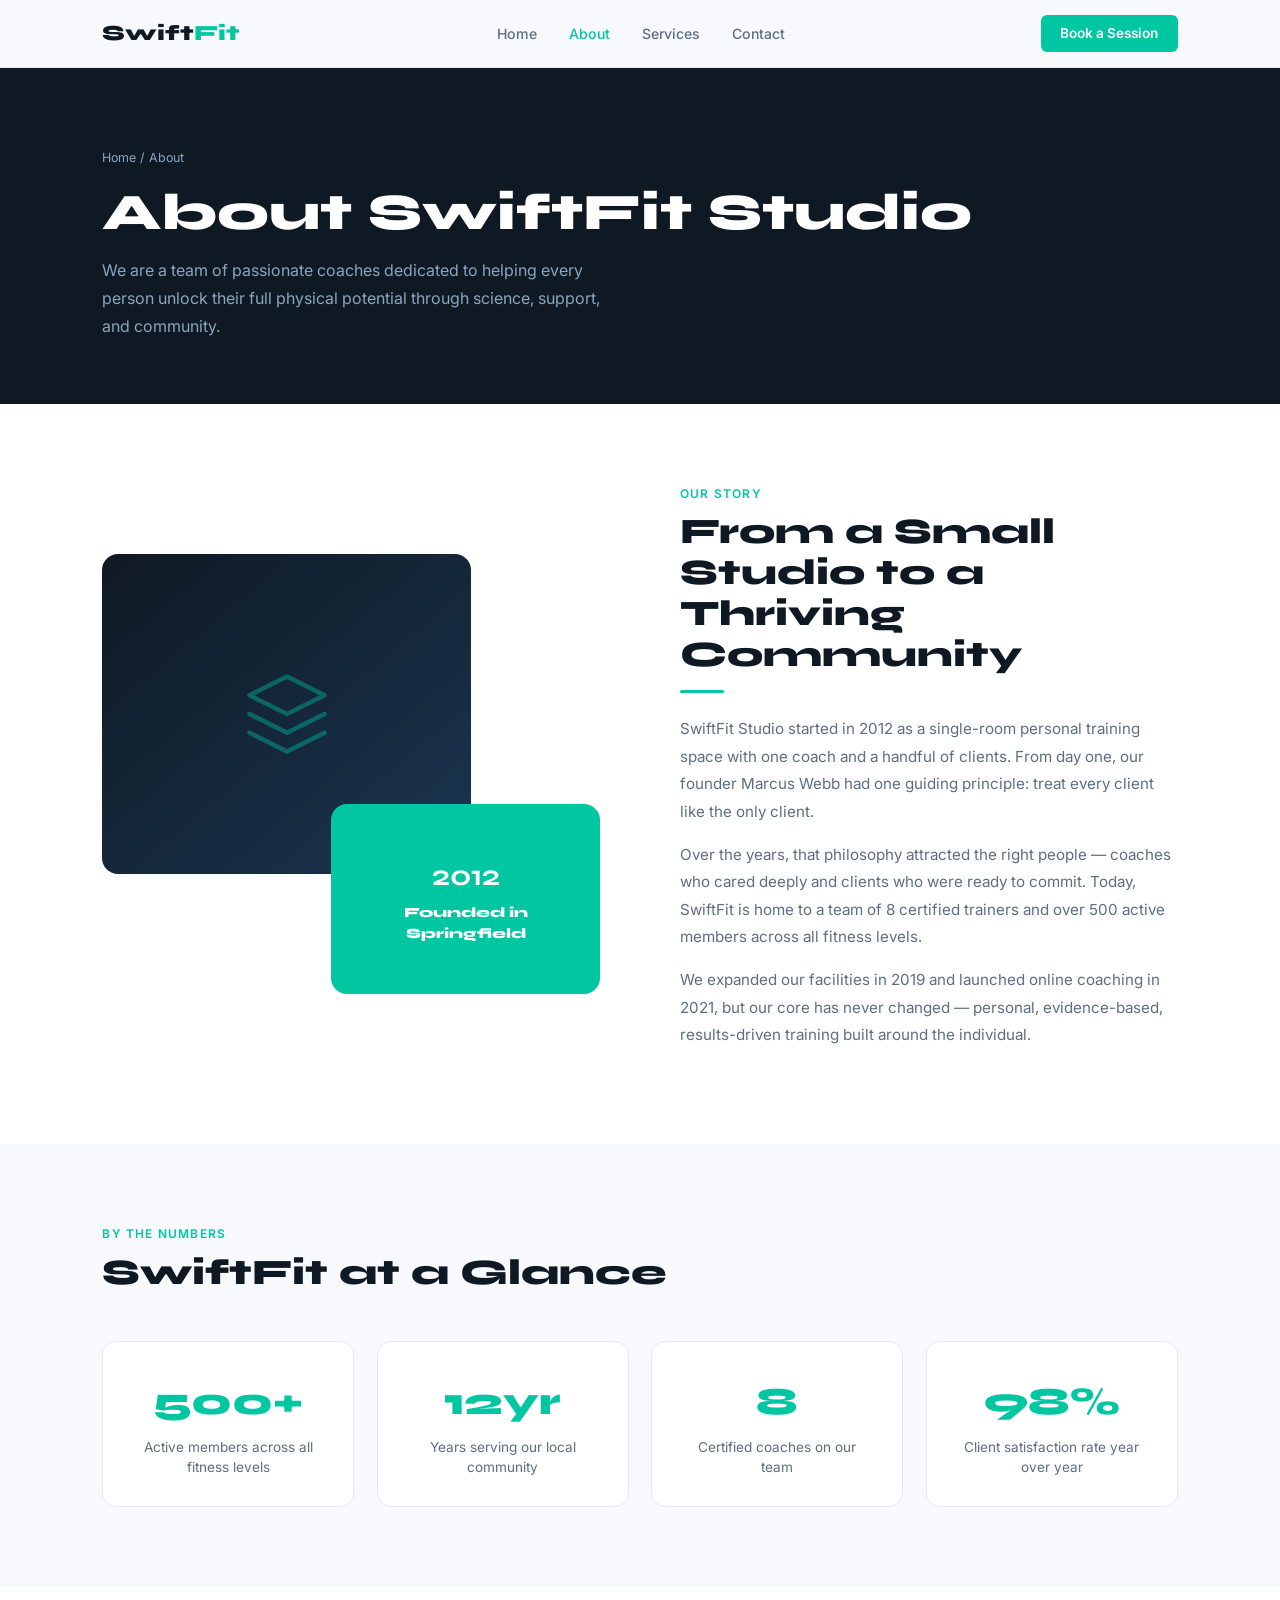
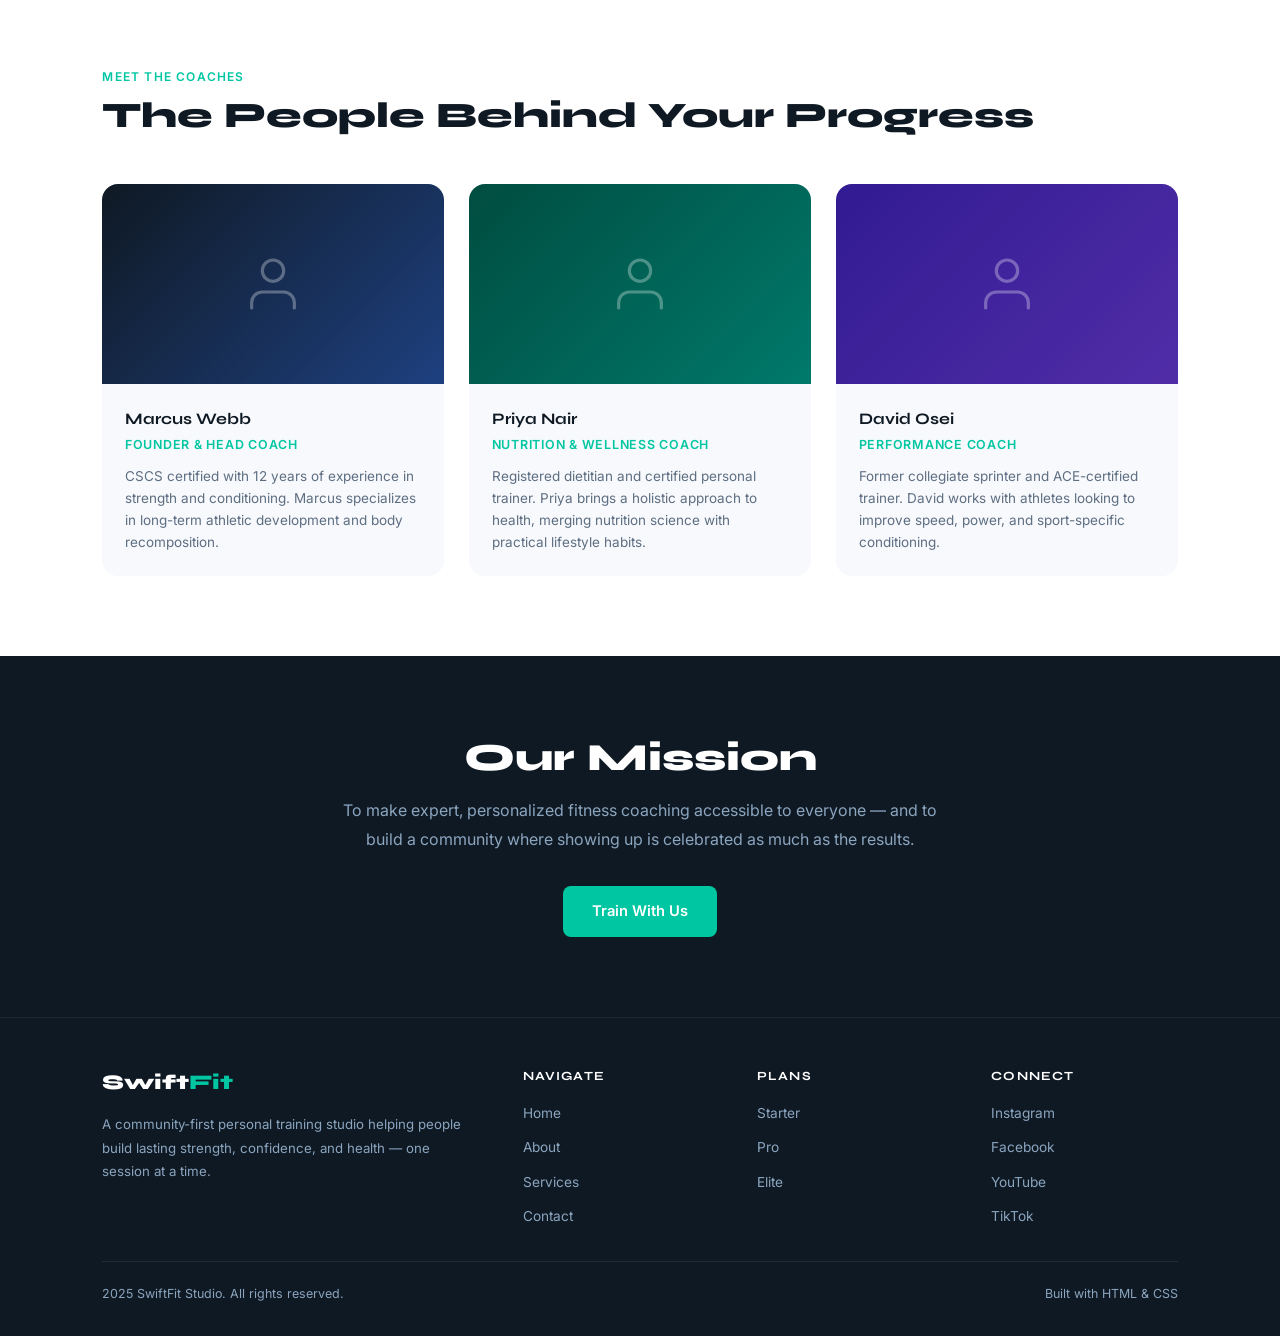
==== about.html @ eceff214 "" ====
<!DOCTYPE html>
<html lang="en">

<head>
  <meta charset="UTF-8">
  <meta name="viewport" content="width=device-width, initial-scale=1.0">
  <title>SwiftFit Studio — About</title>
  <link
    href="https://fonts.googleapis.com/css2?family=Syne:wght@400;600;700;800&family=Inter:wght@400;500;600&display=swap"
    rel="stylesheet">
  <style>
    *,
    *::before,
    *::after {
      margin: 0;
      padding: 0;
      box-sizing: border-box
    }

    html {
      scroll-behavior: smooth
    }

    body {
      font-family: 'Inter', sans-serif;
      background: #F7F9FC;
      color: #0F1923;
      line-height: 1.6
    }

    h1,
    h2,
    h3 {
      font-family: 'Syne', sans-serif;
      font-weight: 700;
      line-height: 1.15
    }

    nav {
      position: sticky;
      top: 0;
      z-index: 100;
      background: rgba(247, 249, 252, 0.96);
      backdrop-filter: blur(8px);
      border-bottom: 1px solid #E2EAF4;
      padding: 0 8%;
      display: flex;
      align-items: center;
      justify-content: space-between;
      height: 68px
    }

    .nav-logo {
      font-family: 'Syne', sans-serif;
      font-weight: 800;
      font-size: 1.35rem;
      color: #0F1923;
      text-decoration: none
    }

    .nav-logo span {
      color: #00C6A2
    }

    .nav-links {
      display: flex;
      gap: 2rem;
      list-style: none
    }

    .nav-links a {
      text-decoration: none;
      color: #5E6E82;
      font-size: 0.88rem;
      font-weight: 500;
      transition: color 0.2s
    }

    .nav-links a:hover,
    .nav-links a.active {
      color: #00C6A2
    }

    .nav-cta {
      background: #00C6A2;
      color: white;
      padding: 0.5rem 1.2rem;
      border-radius: 6px;
      text-decoration: none;
      font-size: 0.85rem;
      font-weight: 600;
      transition: background 0.2s
    }

    .nav-cta:hover {
      background: #00A88A
    }

    .hamburger {
      display: none;
      flex-direction: column;
      gap: 5px;
      cursor: pointer;
      background: none;
      border: none;
      padding: 4px
    }

    .hamburger span {
      display: block;
      width: 22px;
      height: 2px;
      background: #0F1923;
      border-radius: 2px
    }

    /* PAGE HEADER */
    .page-header {
      background: #0F1923;
      padding: 5rem 8% 4rem;
      color: white
    }

    .breadcrumb {
      font-size: 0.78rem;
      color: #8BA5BF;
      margin-bottom: 1rem
    }

    .breadcrumb a {
      color: #8BA5BF;
      text-decoration: none
    }

    .breadcrumb a:hover {
      color: #00C6A2
    }

    .page-header h1 {
      font-size: clamp(2rem, 4vw, 3.2rem);
      font-weight: 800;
      color: white;
      margin-bottom: 0.8rem
    }

    .page-header p {
      color: #8BA5BF;
      font-size: 1rem;
      max-width: 520px;
      line-height: 1.75
    }

    /* STORY */
    .story {
      padding: 5rem 8%;
      background: white
    }

    .story-grid {
      display: grid;
      grid-template-columns: 1fr 1fr;
      gap: 5rem;
      align-items: center
    }

    .section-label {
      font-size: 0.75rem;
      font-weight: 600;
      letter-spacing: 0.1em;
      text-transform: uppercase;
      color: #00C6A2;
      margin-bottom: 0.5rem
    }

    .section-title {
      font-size: clamp(1.7rem, 2.8vw, 2.4rem);
      font-weight: 800;
      color: #0F1923;
      margin-bottom: 0.9rem
    }

    .divider {
      width: 44px;
      height: 3px;
      background: #00C6A2;
      border-radius: 2px;
      margin: 0.8rem 0 1.4rem
    }

    .story-text p {
      font-size: 0.95rem;
      color: #5E6E82;
      line-height: 1.8;
      margin-bottom: 1rem
    }

    .about-img-stack {
      position: relative;
      height: 440px
    }

    .img-main {
      position: absolute;
      width: 74%;
      height: 320px;
      background: linear-gradient(140deg, #0F1923 0%, #1A3550 100%);
      border-radius: 16px;
      top: 0;
      left: 0;
      display: flex;
      align-items: center;
      justify-content: center
    }

    .img-main svg {
      width: 90px;
      height: 90px;
      stroke: #00C6A2;
      fill: none;
      stroke-width: 1.2;
      stroke-linecap: round;
      stroke-linejoin: round;
      opacity: 0.4
    }

    .img-accent {
      position: absolute;
      width: 54%;
      height: 190px;
      background: #00C6A2;
      border-radius: 16px;
      bottom: 0;
      right: 0;
      display: flex;
      flex-direction: column;
      align-items: center;
      justify-content: center;
      color: white;
      font-family: 'Syne', sans-serif;
      font-weight: 800;
      font-size: 0.88rem;
      line-height: 1.5;
      padding: 1.5rem;
      text-align: center
    }

    .img-accent strong {
      font-size: 1.8rem;
      display: block;
      margin-bottom: 0.3rem
    }

    /* VALUES */
    .values {
      padding: 5rem 8%;
      background: #F7F9FC
    }

    .values-grid {
      display: grid;
      grid-template-columns: repeat(4, 1fr);
      gap: 1.4rem;
      margin-top: 3rem
    }

    .value-card {
      background: white;
      border: 1px solid #E2EAF4;
      border-radius: 14px;
      padding: 1.8rem;
      text-align: center
    }

    .value-num {
      font-family: 'Syne', sans-serif;
      font-size: 2.4rem;
      font-weight: 800;
      color: #00C6A2;
      margin-bottom: 0.3rem
    }

    .value-label {
      font-size: 0.85rem;
      color: #5E6E82;
      line-height: 1.5
    }

    /* TEAM */
    .team {
      padding: 5rem 8%;
      background: white
    }

    .team-grid {
      display: grid;
      grid-template-columns: repeat(3, 1fr);
      gap: 1.6rem;
      margin-top: 3rem
    }

    .team-card {
      background: #F7F9FC;
      border-radius: 16px;
      overflow: hidden
    }

    .team-photo {
      height: 200px;
      display: flex;
      align-items: center;
      justify-content: center
    }

    .team-photo.c1 {
      background: linear-gradient(135deg, #0F1923, #1E4080)
    }

    .team-photo.c2 {
      background: linear-gradient(135deg, #004D40, #00796B)
    }

    .team-photo.c3 {
      background: linear-gradient(135deg, #311B92, #512DA8)
    }

    .team-photo svg {
      width: 64px;
      height: 64px;
      stroke: rgba(255, 255, 255, 0.3);
      fill: none;
      stroke-width: 1.2;
      stroke-linecap: round;
      stroke-linejoin: round
    }

    .team-info {
      padding: 1.4rem
    }

    .team-name {
      font-family: 'Syne', sans-serif;
      font-size: 1rem;
      font-weight: 700;
      color: #0F1923;
      margin-bottom: 0.2rem
    }

    .team-role {
      font-size: 0.78rem;
      font-weight: 600;
      color: #00C6A2;
      text-transform: uppercase;
      letter-spacing: 0.06em;
      margin-bottom: 0.6rem
    }

    .team-bio {
      font-size: 0.845rem;
      color: #5E6E82;
      line-height: 1.65
    }

    /* MISSION */
    .mission {
      padding: 5rem 8%;
      background: #0F1923;
      text-align: center
    }

    .mission h2 {
      font-size: clamp(1.8rem, 3vw, 2.6rem);
      font-weight: 800;
      color: white;
      margin-bottom: 1rem
    }

    .mission p {
      font-size: 1rem;
      color: #8BA5BF;
      max-width: 620px;
      margin: 0 auto 2rem;
      line-height: 1.8
    }

    .btn-primary {
      background: #00C6A2;
      color: white;
      padding: 0.85rem 1.8rem;
      border-radius: 8px;
      text-decoration: none;
      font-weight: 600;
      font-size: 0.92rem;
      display: inline-block;
      transition: background 0.2s, transform 0.15s
    }

    .btn-primary:hover {
      background: #00A88A;
      transform: translateY(-1px)
    }

    /* FOOTER */
    footer {
      background: #0F1923;
      color: #8BA5BF;
      padding: 3rem 8% 2rem;
      border-top: 1px solid rgba(255, 255, 255, 0.06)
    }

    .footer-grid {
      display: grid;
      grid-template-columns: 2fr 1fr 1fr 1fr;
      gap: 3rem;
      padding-bottom: 2rem;
      border-bottom: 1px solid rgba(255, 255, 255, 0.08)
    }

    .footer-logo {
      font-family: 'Syne', sans-serif;
      font-size: 1.3rem;
      font-weight: 800;
      color: white;
      margin-bottom: 0.9rem
    }

    .footer-logo span {
      color: #00C6A2
    }

    .footer-desc {
      font-size: 0.83rem;
      line-height: 1.75
    }

    .footer-heading {
      font-family: 'Syne', sans-serif;
      font-size: 0.78rem;
      font-weight: 700;
      color: white;
      text-transform: uppercase;
      letter-spacing: 0.09em;
      margin-bottom: 0.9rem
    }

    .footer-links {
      list-style: none;
      display: grid;
      gap: 0.55rem
    }

    .footer-links a {
      color: #8BA5BF;
      text-decoration: none;
      font-size: 0.855rem;
      transition: color 0.2s
    }

    .footer-links a:hover {
      color: #00C6A2
    }

    .footer-bottom {
      display: flex;
      justify-content: space-between;
      align-items: center;
      padding-top: 1.4rem;
      font-size: 0.78rem
    }

    @media(max-width:900px) {
      .values-grid {
        grid-template-columns: 1fr 1fr
      }

      .team-grid {
        grid-template-columns: 1fr
      }
    }

    @media(max-width:768px) {
      nav {
        padding: 0 5%
      }

      .nav-links,
      .nav-cta {
        display: none
      }

      .hamburger {
        display: flex
      }

      .story-grid {
        grid-template-columns: 1fr;
        gap: 2.5rem
      }

      .page-header,
      .story,
      .values,
      .team,
      .mission {
        padding: 3rem 5%
      }

      .footer-grid {
        grid-template-columns: 1fr 1fr;
        gap: 2rem
      }

      .footer-bottom {
        flex-direction: column;
        gap: 0.4rem;
        text-align: center
      }

      .about-img-stack {
        height: 280px
      }
    }
  </style>
</head>

<body>

  <nav>
    <a href="index.html" class="nav-logo">Swift<span>Fit</span></a>
    <ul class="nav-links">
      <li><a href="index.html">Home</a></li>
      <li><a href="about.html" class="active">About</a></li>
      <li><a href="services.html">Services</a></li>
      <li><a href="contact.html">Contact</a></li>
    </ul>
    <a href="contact.html" class="nav-cta">Book a Session</a>
    <button class="hamburger" onclick="toggleMenu()"><span></span><span></span><span></span></button>
  </nav>

  <div class="page-header">
    <div class="breadcrumb"><a href="index.html">Home</a> / About</div>
    <h1>About SwiftFit Studio</h1>
    <p>We are a team of passionate coaches dedicated to helping every person unlock their full physical potential
      through science, support, and community.</p>
  </div>

  <section class="story">
    <div class="story-grid">
      <div class="about-img-stack">
        <div class="img-main">
          <svg viewBox="0 0 24 24">
            <path d="M12 2L2 7l10 5 10-5-10-5z" />
            <path d="M2 17l10 5 10-5" />
            <path d="M2 12l10 5 10-5" />
          </svg>
        </div>
        <div class="img-accent"><strong>2012</strong>Founded in Springfield</div>
      </div>
      <div class="story-text">
        <div class="section-label">Our Story</div>
        <h2 class="section-title">From a Small Studio to a Thriving Community</h2>
        <div class="divider"></div>
        <p>SwiftFit Studio started in 2012 as a single-room personal training space with one coach and a handful of
          clients. From day one, our founder Marcus Webb had one guiding principle: treat every client like the only
          client.</p>
        <p>Over the years, that philosophy attracted the right people — coaches who cared deeply and clients who were
          ready to commit. Today, SwiftFit is home to a team of 8 certified trainers and over 500 active members across
          all fitness levels.</p>
        <p>We expanded our facilities in 2019 and launched online coaching in 2021, but our core has never changed —
          personal, evidence-based, results-driven training built around the individual.</p>
      </div>
    </div>
  </section>

  <section class="values">
    <div class="section-label">By the Numbers</div>
    <h2 class="section-title">SwiftFit at a Glance</h2>
    <div class="values-grid">
      <div class="value-card">
        <div class="value-num">500+</div>
        <div class="value-label">Active members across all fitness levels</div>
      </div>
      <div class="value-card">
        <div class="value-num">12yr</div>
        <div class="value-label">Years serving our local community</div>
      </div>
      <div class="value-card">
        <div class="value-num">8</div>
        <div class="value-label">Certified coaches on our team</div>
      </div>
      <div class="value-card">
        <div class="value-num">98%</div>
        <div class="value-label">Client satisfaction rate year over year</div>
      </div>
    </div>
  </section>

  <section class="team">
    <div class="section-label">Meet the Coaches</div>
    <h2 class="section-title">The People Behind Your Progress</h2>
    <div class="team-grid">
      <div class="team-card">
        <div class="team-photo c1">
          <svg viewBox="0 0 24 24">
            <path d="M20 21v-2a4 4 0 0 0-4-4H8a4 4 0 0 0-4 4v2" />
            <circle cx="12" cy="7" r="4" />
          </svg>
        </div>
        <div class="team-info">
          <div class="team-name">Marcus Webb</div>
          <div class="team-role">Founder &amp; Head Coach</div>
          <p class="team-bio">CSCS certified with 12 years of experience in strength and conditioning. Marcus
            specializes in long-term athletic development and body recomposition.</p>
        </div>
      </div>
      <div class="team-card">
        <div class="team-photo c2">
          <svg viewBox="0 0 24 24">
            <path d="M20 21v-2a4 4 0 0 0-4-4H8a4 4 0 0 0-4 4v2" />
            <circle cx="12" cy="7" r="4" />
          </svg>
        </div>
        <div class="team-info">
          <div class="team-name">Priya Nair</div>
          <div class="team-role">Nutrition &amp; Wellness Coach</div>
          <p class="team-bio">Registered dietitian and certified personal trainer. Priya brings a holistic approach to
            health, merging nutrition science with practical lifestyle habits.</p>
        </div>
      </div>
      <div class="team-card">
        <div class="team-photo c3">
          <svg viewBox="0 0 24 24">
            <path d="M20 21v-2a4 4 0 0 0-4-4H8a4 4 0 0 0-4 4v2" />
            <circle cx="12" cy="7" r="4" />
          </svg>
        </div>
        <div class="team-info">
          <div class="team-name">David Osei</div>
          <div class="team-role">Performance Coach</div>
          <p class="team-bio">Former collegiate sprinter and ACE-certified trainer. David works with athletes looking to
            improve speed, power, and sport-specific conditioning.</p>
        </div>
      </div>
    </div>
  </section>

  <section class="mission">
    <h2>Our Mission</h2>
    <p>To make expert, personalized fitness coaching accessible to everyone — and to build a community where showing up
      is celebrated as much as the results.</p>
    <a href="contact.html" class="btn-primary">Train With Us</a>
  </section>

  <footer>
    <div class="footer-grid">
      <div>
        <div class="footer-logo">Swift<span>Fit</span></div>
        <p class="footer-desc">A community-first personal training studio helping people build lasting strength,
          confidence, and health — one session at a time.</p>
      </div>
      <div>
        <div class="footer-heading">Navigate</div>
        <ul class="footer-links">
          <li><a href="index.html">Home</a></li>
          <li><a href="about.html">About</a></li>
          <li><a href="services.html">Services</a></li>
          <li><a href="contact.html">Contact</a></li>
        </ul>
      </div>
      <div>
        <div class="footer-heading">Plans</div>
        <ul class="footer-links">
          <li><a href="services.html">Starter</a></li>
          <li><a href="services.html">Pro</a></li>
          <li><a href="services.html">Elite</a></li>
        </ul>
      </div>
      <div>
        <div class="footer-heading">Connect</div>
        <ul class="footer-links">
          <li><a href="#">Instagram</a></li>
          <li><a href="#">Facebook</a></li>
          <li><a href="#">YouTube</a></li>
          <li><a href="#">TikTok</a></li>
        </ul>
      </div>
    </div>
    <div class="footer-bottom">
      <span>2025 SwiftFit Studio. All rights reserved.</span>
      <span>Built with HTML &amp; CSS</span>
    </div>
  </footer>

  <script>
    function toggleMenu() {
      var nl = document.querySelector('.nav-links');
      var open = nl.style.display === 'flex';
      nl.style.cssText = open ? 'display:none' : 'display:flex;flex-direction:column;position:absolute;top:68px;left:0;right:0;background:#F7F9FC;padding:1rem 5%;border-bottom:1px solid #E2EAF4;z-index:99;gap:1rem';
    }
  </script>
</body>

</html>
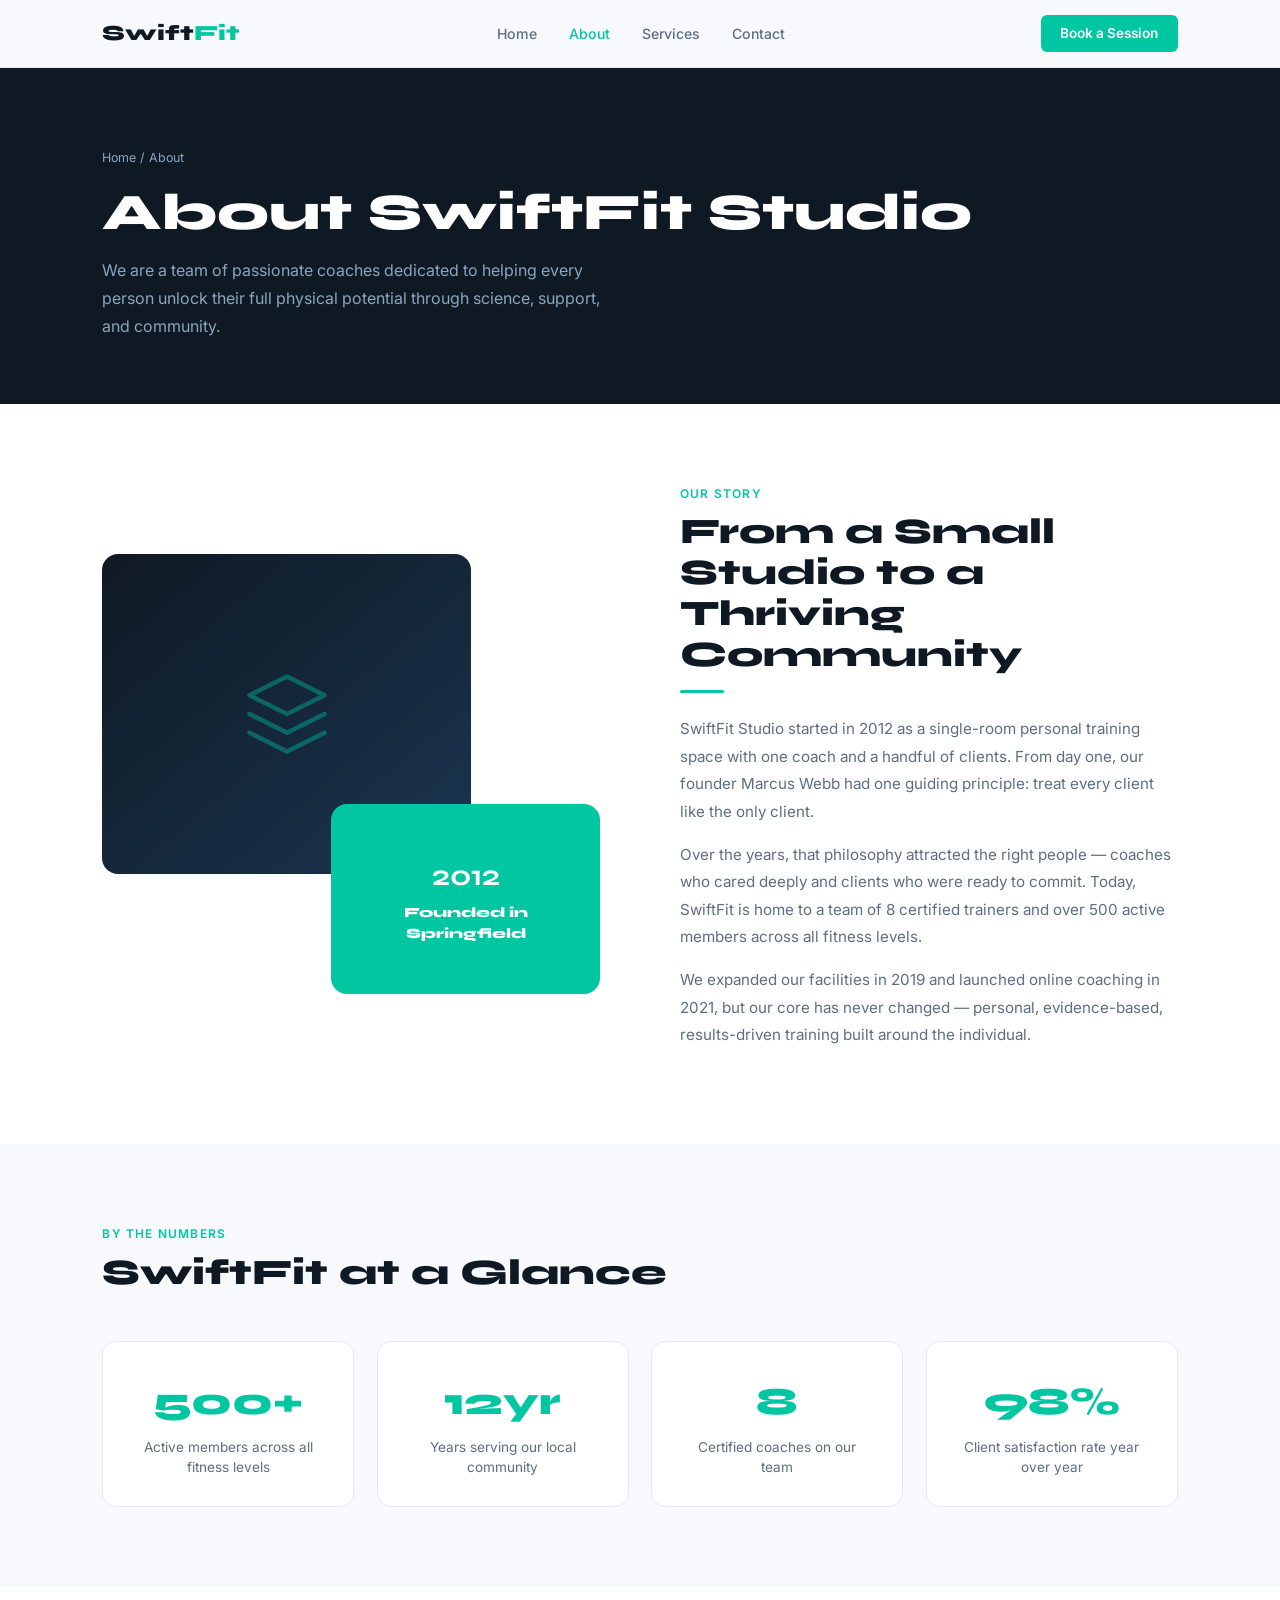
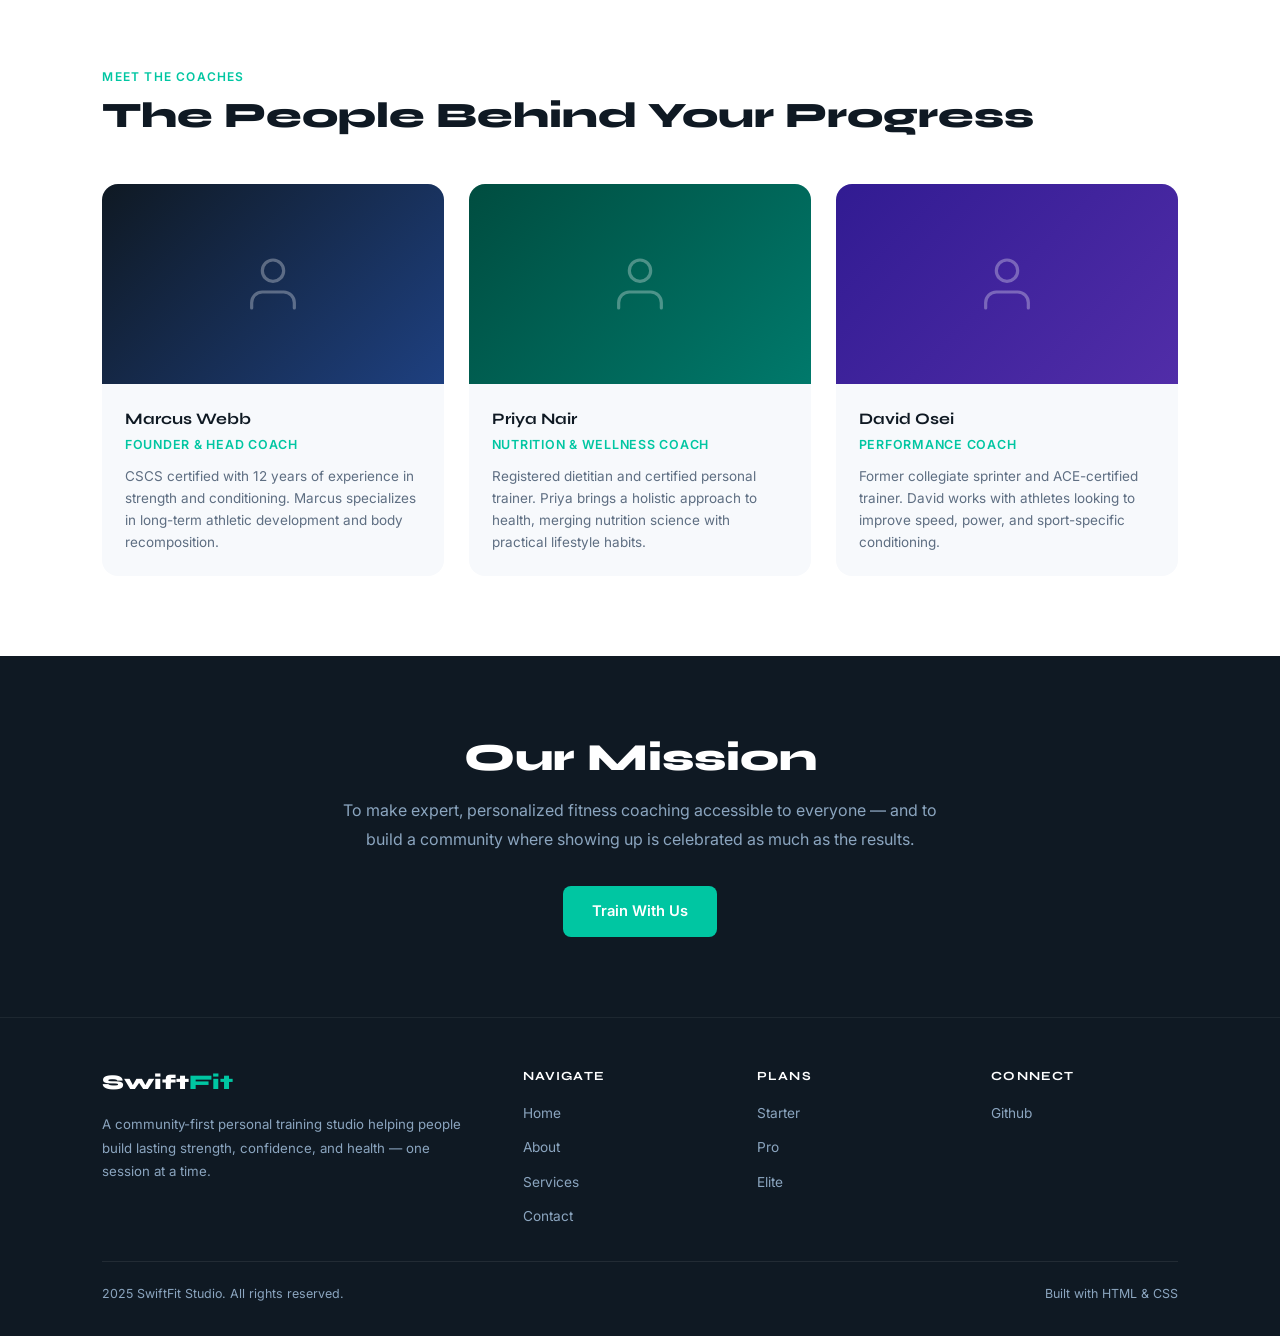
==== commit 9530a90e: "" ====
--- a/about.html
+++ b/about.html
@@ -677,10 +677,7 @@
       <div>
         <div class="footer-heading">Connect</div>
         <ul class="footer-links">
-          <li><a href="#">Instagram</a></li>
-          <li><a href="#">Facebook</a></li>
-          <li><a href="#">YouTube</a></li>
-          <li><a href="#">TikTok</a></li>
+          <li><a href="https://sotheara1239989.github.io/Midterm/">Github</a></li>
         </ul>
       </div>
     </div>
